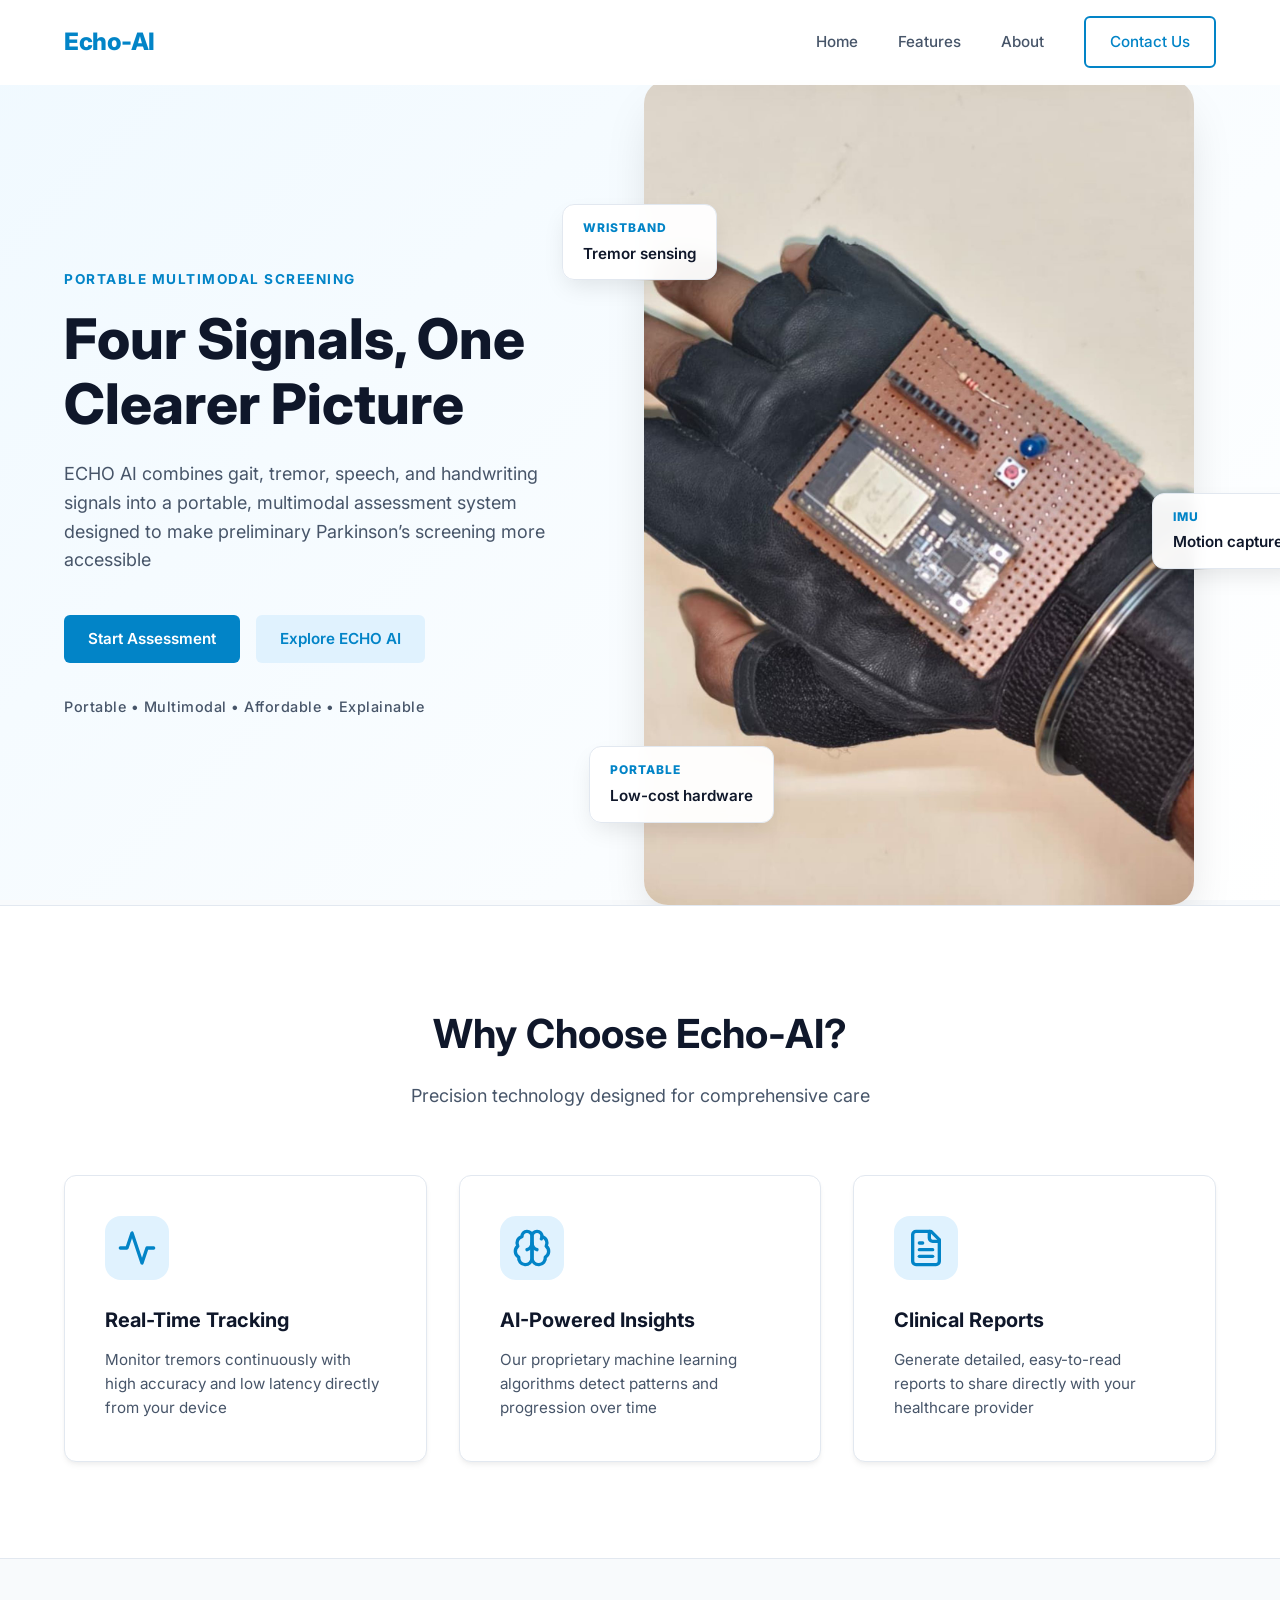
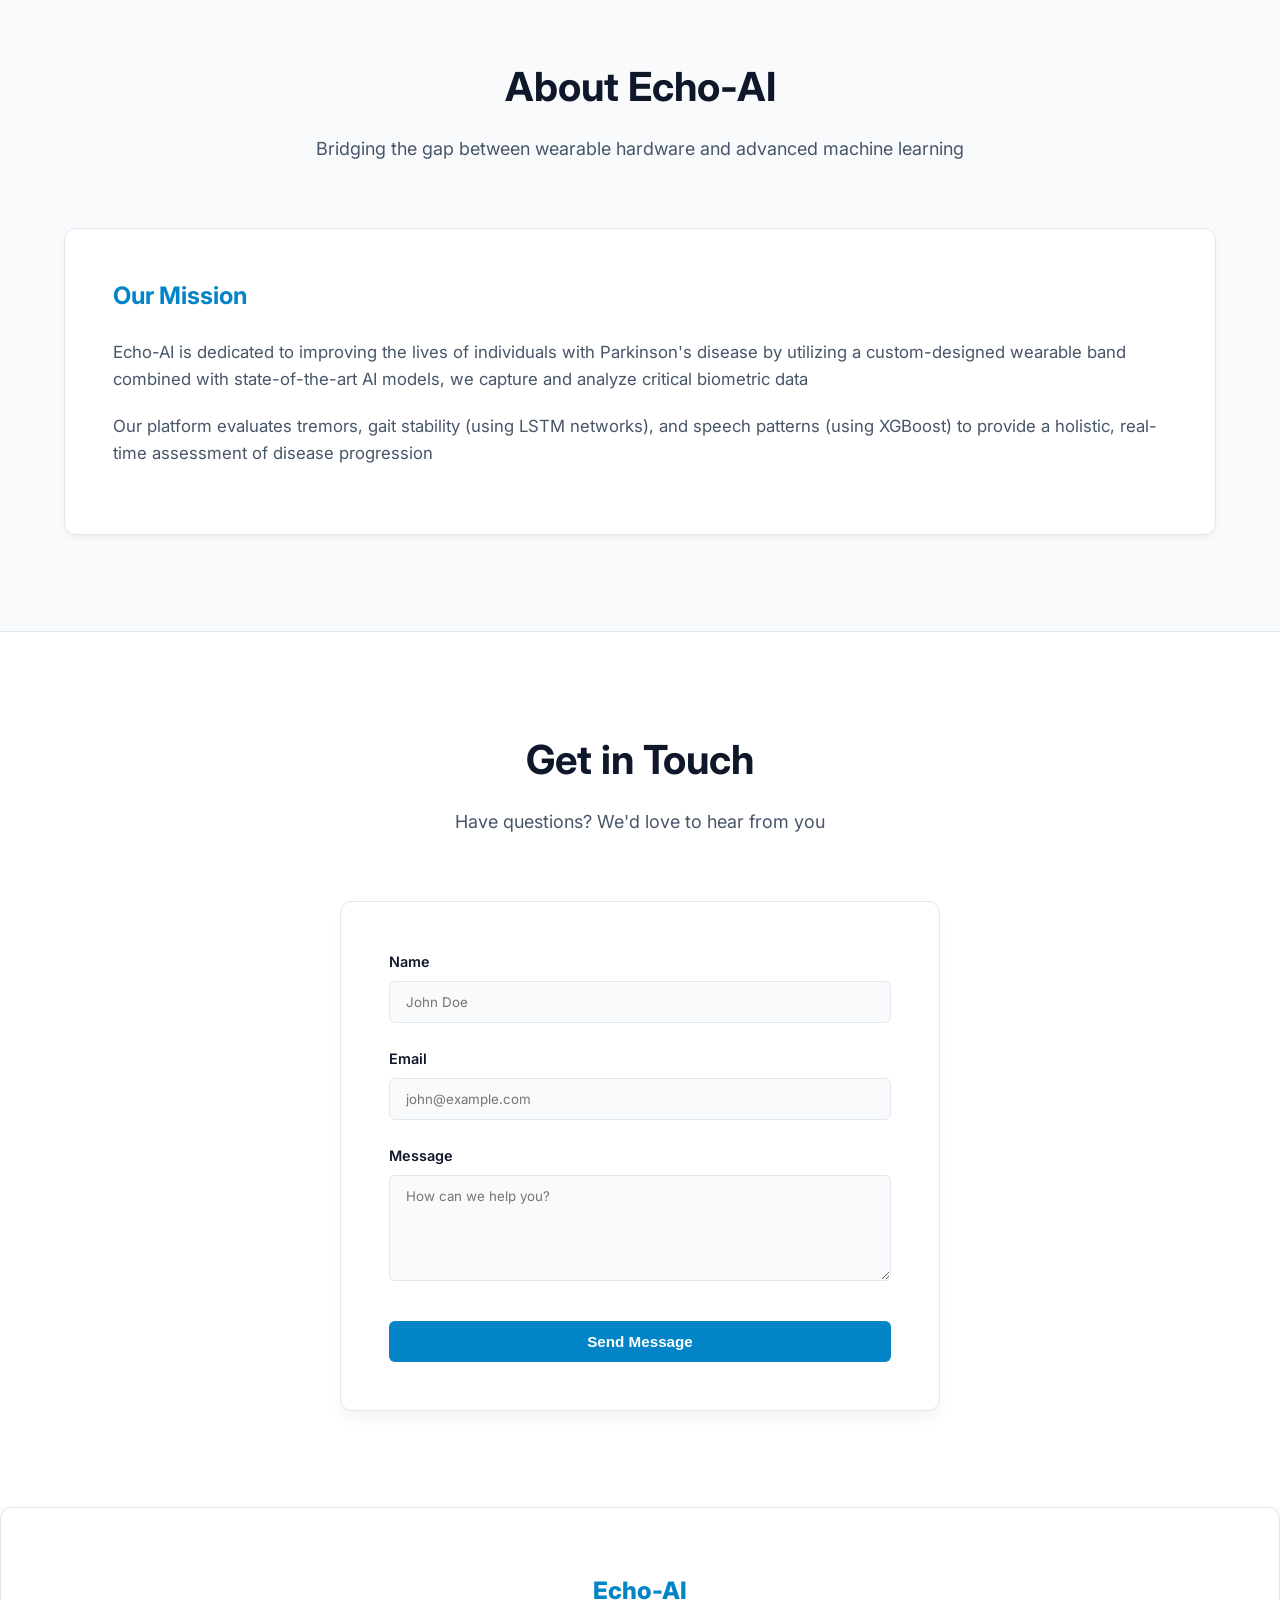
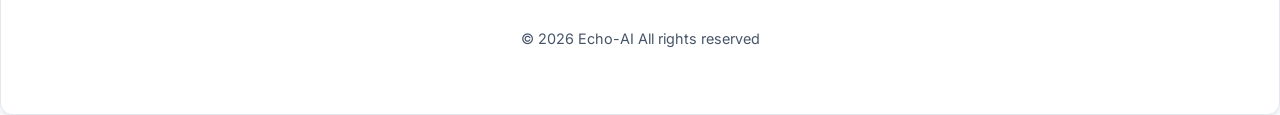
==== index.html @ cfd68e5c "Add professional medical theme landing page" ====
<!DOCTYPE html>
<html lang="en">
<head>
    <meta charset="UTF-8">
    <meta name="viewport" content="width=device-width, initial-scale=1.0">
    <title>Echo-AI | Parkinson's Tremor Analysis</title>
    <meta name="description" content="Echo-AI is a cutting-edge platform utilizing artificial intelligence for monitoring and analyzing Parkinson's tremors.">
    <link rel="stylesheet" href="style.css">
    <link href="https://fonts.googleapis.com/css2?family=Inter:wght@300;400;600;800&display=swap" rel="stylesheet">
</head>
<body>
    <div class="background-elements"></div>

    <header class="navbar">
        <div class="logo">Echo-AI</div>
        <nav>
            <ul class="nav-links">
                <li><a href="#home">Home</a></li>
                <li><a href="#features">Features</a></li>
                <li><a href="#about">About</a></li>
                <li><a href="#contact" class="btn-primary-outline">Contact Us</a></li>
            </ul>
        </nav>
    </header>

    <main>
        <section id="home" class="hero fade-in">
            <div class="hero-content">
                <span class="eyebrow">PORTABLE MULTIMODAL SCREENING</span>
                <h1>Four Signals, One Clearer Picture</h1>
                <p>ECHO AI combines gait, tremor, speech, and handwriting signals into a portable, multimodal assessment system designed to make preliminary Parkinson’s screening more accessible</p>
                <div class="hero-actions">
                    <a href="#assessment" class="btn-primary">Start Assessment</a>
                    <a href="#features" class="btn-secondary">Explore ECHO AI</a>
                </div>
                <div class="trust-statement">Portable &bull; Multimodal &bull; Affordable &bull; Explainable</div>
            </div>
            <div class="hero-visual">
                <div class="image-wrapper">
                    <img src="assets/image-1-1.jpeg" alt="Echo-AI Parkinson Band" class="hero-image" />
                    
                    <div class="floating-label label-1">
                        <span class="label-title">WRISTBAND</span>
                        <span class="label-desc">Tremor sensing</span>
                    </div>
                    
                    <div class="floating-label label-2">
                        <span class="label-title">IMU</span>
                        <span class="label-desc">Motion capture</span>
                    </div>
                    
                    <div class="floating-label label-3">
                        <span class="label-title">PORTABLE</span>
                        <span class="label-desc">Low-cost hardware</span>
                    </div>
                </div>
            </div>
        </section>

        <section id="features" class="features fade-in">
            <div class="section-header">
                <h2>Why Choose Echo-AI?</h2>
                <p>Precision technology designed for comprehensive care</p>
            </div>
            <div class="feature-grid">
                <div class="feature-card glass">
                    <div class="icon"><svg xmlns="http://www.w3.org/2000/svg" width="40" height="40" viewBox="0 0 24 24" fill="none" stroke="currentColor" stroke-width="2" stroke-linecap="round" stroke-linejoin="round" class="lucide lucide-activity"><polyline points="22 12 18 12 15 21 9 3 6 12 2 12"/></svg></div>
                    <h3>Real-Time Tracking</h3>
                    <p>Monitor tremors continuously with high accuracy and low latency directly from your device</p>
                </div>
                <div class="feature-card glass">
                    <div class="icon"><svg xmlns="http://www.w3.org/2000/svg" width="40" height="40" viewBox="0 0 24 24" fill="none" stroke="currentColor" stroke-width="2" stroke-linecap="round" stroke-linejoin="round" class="lucide lucide-brain"><path d="M12 5a3 3 0 1 0-5.997.125 4 4 0 0 0-2.526 5.77 4 4 0 0 0 .556 6.588A4 4 0 1 0 12 18Z"/><path d="M12 5a3 3 0 1 1 5.997.125 4 4 0 0 1 2.526 5.77 4 4 0 0 1-.556 6.588A4 4 0 1 1 12 18Z"/><path d="M15 13a4.5 4.5 0 0 1-3-4 4.5 4.5 0 0 1-3 4"/><path d="M17.599 6.5a3 3 0 0 0 .399-1.375"/></svg></div>
                    <h3>AI-Powered Insights</h3>
                    <p>Our proprietary machine learning algorithms detect patterns and progression over time</p>
                </div>
                <div class="feature-card glass">
                    <div class="icon"><svg xmlns="http://www.w3.org/2000/svg" width="40" height="40" viewBox="0 0 24 24" fill="none" stroke="currentColor" stroke-width="2" stroke-linecap="round" stroke-linejoin="round" class="lucide lucide-file-text"><path d="M15 2H6a2 2 0 0 0-2 2v16a2 2 0 0 0 2 2h12a2 2 0 0 0 2-2V7Z"/><path d="M14 2v4a2 2 0 0 0 2 2h4"/><path d="M10 9H8"/><path d="M16 13H8"/><path d="M16 17H8"/></svg></div>
                    <h3>Clinical Reports</h3>
                    <p>Generate detailed, easy-to-read reports to share directly with your healthcare provider</p>
                </div>
            </div>
        </section>

        <section id="about" class="about fade-in">
            <div class="section-header">
                <h2>About Echo-AI</h2>
                <p>Bridging the gap between wearable hardware and advanced machine learning</p>
            </div>
            <div class="about-content">
                <div class="about-text glass">
                    <h3>Our Mission</h3>
                    <p>Echo-AI is dedicated to improving the lives of individuals with Parkinson's disease by utilizing a custom-designed wearable band combined with state-of-the-art AI models, we capture and analyze critical biometric data</p>
                    <p>Our platform evaluates tremors, gait stability (using LSTM networks), and speech patterns (using XGBoost) to provide a holistic, real-time assessment of disease progression</p>
                </div>
            </div>
        </section>

        <section id="contact" class="contact fade-in">
            <div class="section-header">
                <h2>Get in Touch</h2>
                <p>Have questions? We'd love to hear from you</p>
            </div>
            <div class="contact-container glass">
                <form class="contact-form">
                    <div class="form-group">
                        <label for="name">Name</label>
                        <input type="text" id="name" placeholder="John Doe" required />
                    </div>
                    <div class="form-group">
                        <label for="email">Email</label>
                        <input type="email" id="email" placeholder="john@example.com" required />
                    </div>
                    <div class="form-group">
                        <label for="message">Message</label>
                        <textarea id="message" rows="5" placeholder="How can we help you?" required></textarea>
                    </div>
                    <button type="submit" class="btn-primary">Send Message</button>
                </form>
            </div>
        </section>
    </main>

    <footer class="footer glass">
        <div class="footer-content">
            <div class="footer-logo">Echo-AI</div>
            <p>&copy; 2026 Echo-AI All rights reserved</p>
        </div>
    </footer>

    <script src="script.js"></script>
</body>
</html>
---- style.css ----
:root {
    --bg-color: #f8fafc;
    --surface: #ffffff;
    --text-primary: #0f172a;
    --text-secondary: #475569;
    --accent-primary: #0284c7; /* Trustworthy Medical Blue */
    --accent-secondary: #0369a1; /* Darker Blue for hover */
    --accent-light: #e0f2fe;
    --border-color: #e2e8f0;
}

* {
    margin: 0;
    padding: 0;
    box-sizing: border-box;
}

body {
    font-family: 'Inter', sans-serif;
    background-color: var(--bg-color);
    color: var(--text-primary);
    line-height: 1.6;
    overflow-x: hidden;
}

html {
    scroll-behavior: smooth;
}

/* Background Effects */
.background-elements {
    position: fixed;
    top: 0;
    left: 0;
    width: 100vw;
    height: 100vh;
    z-index: -1;
    background: linear-gradient(135deg, #f0f9ff 0%, #ffffff 100%);
}

/* Utility */
.glass {
    background: var(--surface);
    border: 1px solid var(--border-color);
    border-radius: 12px;
    box-shadow: 0 4px 6px -1px rgba(0, 0, 0, 0.05), 0 2px 4px -1px rgba(0, 0, 0, 0.03);
}

/* Navigation */
.navbar {
    display: flex;
    justify-content: space-between;
    align-items: center;
    padding: 1rem 5%;
    position: fixed;
    top: 0;
    width: 100%;
    z-index: 1000;
    background: rgba(255, 255, 255, 0.95);
    backdrop-filter: blur(8px);
    border-bottom: 1px solid transparent;
    transition: all 0.3s ease;
}

.navbar.scrolled {
    border-bottom: 1px solid var(--border-color);
    box-shadow: 0 4px 6px -1px rgba(0, 0, 0, 0.05);
}

.logo {
    font-size: 1.5rem;
    font-weight: 800;
    color: var(--accent-primary);
    letter-spacing: -0.5px;
    display: flex;
    align-items: center;
    gap: 0.5rem;
}

.nav-links {
    list-style: none;
    display: flex;
    gap: 2.5rem;
    align-items: center;
}

.nav-links a {
    color: var(--text-secondary);
    text-decoration: none;
    font-size: 0.95rem;
    font-weight: 500;
    transition: color 0.3s ease;
}

.nav-links a:hover {
    color: var(--accent-primary);
}

.btn-primary, .btn-secondary, .btn-primary-outline {
    padding: 0.75rem 1.5rem;
    border-radius: 6px;
    font-weight: 600;
    text-decoration: none;
    transition: all 0.3s ease;
    cursor: pointer;
    display: inline-block;
    font-size: 0.95rem;
}

.btn-primary {
    background: var(--accent-primary);
    color: #fff;
    border: none;
}

.btn-primary:hover {
    background: var(--accent-secondary);
    transform: translateY(-1px);
    box-shadow: 0 4px 12px rgba(2, 132, 199, 0.2);
}

.btn-secondary {
    background: var(--accent-light);
    color: var(--accent-primary);
    border: none;
}

.btn-secondary:hover {
    background: #bae6fd;
    transform: translateY(-1px);
}

.btn-primary-outline {
    border: 2px solid var(--accent-primary);
    color: var(--accent-primary) !important;
}

.btn-primary-outline:hover {
    background: var(--accent-primary);
    color: #fff !important;
}

/* Hero Section */
.hero {
    min-height: 100vh;
    display: flex;
    align-items: center;
    justify-content: space-between;
    padding: 0 5%;
    padding-top: 80px;
    gap: 4rem;
}

.hero-content {
    flex: 1;
    max-width: 650px;
}

.eyebrow {
    display: inline-block;
    font-size: 0.85rem;
    font-weight: 700;
    color: var(--accent-primary);
    letter-spacing: 1.5px;
    margin-bottom: 1rem;
}

.hero h1 {
    font-size: 3.5rem;
    font-weight: 800;
    line-height: 1.15;
    margin-bottom: 1.5rem;
    color: var(--text-primary);
}

.hero h1 span {
    color: var(--accent-primary);
}

.hero p {
    font-size: 1.125rem;
    color: var(--text-secondary);
    margin-bottom: 2.5rem;
    max-width: 550px;
}

.hero-actions {
    display: flex;
    gap: 1rem;
    margin-bottom: 2rem;
}

.trust-statement {
    font-size: 0.9rem;
    color: var(--text-secondary);
    font-weight: 500;
    letter-spacing: 0.5px;
}

.hero-visual {
    flex: 1.2;
    display: flex;
    justify-content: center;
    align-items: center;
    position: relative;
}

.image-wrapper {
    position: relative;
    width: 100%;
    max-width: 550px;
}

.hero-image {
    width: 100%;
    border-radius: 24px;
    object-fit: cover;
    box-shadow: 0 25px 50px -12px rgba(0, 0, 0, 0.15);
    display: block;
}

/* Floating Labels */
.floating-label {
    position: absolute;
    background: rgba(255, 255, 255, 0.95);
    backdrop-filter: blur(8px);
    border: 1px solid var(--border-color);
    padding: 0.85rem 1.25rem;
    border-radius: 12px;
    box-shadow: 0 10px 25px -5px rgba(0, 0, 0, 0.1);
    display: flex;
    flex-direction: column;
    z-index: 10;
    pointer-events: none;
}

.label-title {
    font-size: 0.75rem;
    font-weight: 800;
    color: var(--accent-primary);
    letter-spacing: 1px;
    margin-bottom: 0.25rem;
}

.label-desc {
    font-size: 0.95rem;
    font-weight: 600;
    color: var(--text-primary);
}

.label-1 {
    top: 15%;
    left: -15%;
    animation: float 5s infinite alternate ease-in-out reverse;
}

.label-2 {
    top: 50%;
    right: -20%;
    animation: float 6s infinite alternate ease-in-out;
}

.label-3 {
    bottom: 10%;
    left: -10%;
    animation: float 7s infinite alternate ease-in-out 1s;
}

@keyframes float {
    0% { transform: translateY(0px); }
    100% { transform: translateY(-15px); }
}

@media (max-width: 1024px) {
    .floating-label { transform: scale(0.85); }
    .label-1 { left: -5%; }
    .label-2 { right: -5%; }
    .label-3 { left: 0%; }
}

/* Features Section */
.features {
    padding: 6rem 5%;
    background: var(--surface);
    border-top: 1px solid var(--border-color);
    border-bottom: 1px solid var(--border-color);
}

.section-header {
    text-align: center;
    margin-bottom: 4rem;
    max-width: 700px;
    margin-inline: auto;
}

.section-header h2 {
    font-size: 2.5rem;
    margin-bottom: 1rem;
    color: var(--text-primary);
}

.section-header p {
    color: var(--text-secondary);
    font-size: 1.125rem;
}

.feature-grid {
    display: grid;
    grid-template-columns: repeat(auto-fit, minmax(300px, 1fr));
    gap: 2rem;
}

.feature-card {
    padding: 2.5rem;
    transition: transform 0.3s ease, box-shadow 0.3s ease;
    background: var(--surface);
    border: 1px solid var(--border-color);
    border-radius: 12px;
}

.feature-card:hover {
    transform: translateY(-5px);
    box-shadow: 0 20px 25px -5px rgba(0, 0, 0, 0.05), 0 8px 10px -6px rgba(0, 0, 0, 0.01);
}

.feature-card .icon {
    width: 64px;
    height: 64px;
    background: var(--accent-light);
    color: var(--accent-primary);
    border-radius: 16px;
    display: flex;
    align-items: center;
    justify-content: center;
    margin-bottom: 1.5rem;
}

.feature-card h3 {
    font-size: 1.25rem;
    margin-bottom: 0.75rem;
    color: var(--text-primary);
}

.feature-card p {
    color: var(--text-secondary);
    font-size: 0.95rem;
}

/* About Section */
.about {
    padding: 6rem 5%;
    background: var(--bg-color);
}

.about-content {
    display: flex;
    align-items: center;
    gap: 4rem;
    flex-wrap: wrap;
}

.about-text {
    flex: 1;
    min-width: 300px;
    padding: 3rem;
    background: var(--surface);
    border-radius: 12px;
    border: 1px solid var(--border-color);
    box-shadow: 0 4px 6px -1px rgba(0, 0, 0, 0.05);
}

.about-text h3 {
    font-size: 1.5rem;
    margin-bottom: 1.5rem;
    color: var(--accent-primary);
}

.about-text p {
    color: var(--text-secondary);
    margin-bottom: 1.25rem;
    font-size: 1.05rem;
}

.about-visual {
    flex: 1;
    min-width: 300px;
    display: flex;
    justify-content: center;
}

.about-image {
    width: 100%;
    max-width: 500px;
    border-radius: 12px;
    box-shadow: 0 20px 25px -5px rgba(0, 0, 0, 0.1);
    border: 4px solid white;
}

/* Contact Section */
.contact {
    padding: 6rem 5%;
    background: var(--surface);
    border-top: 1px solid var(--border-color);
}

.contact-container {
    max-width: 600px;
    margin: 0 auto;
    padding: 3rem;
    background: var(--surface);
    border-radius: 12px;
    border: 1px solid var(--border-color);
    box-shadow: 0 10px 15px -3px rgba(0, 0, 0, 0.05);
}

.contact-form {
    display: flex;
    flex-direction: column;
    gap: 1.5rem;
}

.form-group {
    display: flex;
    flex-direction: column;
    gap: 0.5rem;
}

.form-group label {
    font-weight: 600;
    color: var(--text-primary);
    font-size: 0.9rem;
}

.form-group input,
.form-group textarea {
    padding: 0.75rem 1rem;
    border-radius: 6px;
    border: 1px solid var(--border-color);
    background: #f8fafc;
    color: var(--text-primary);
    font-family: 'Inter', sans-serif;
    transition: border-color 0.3s ease, box-shadow 0.3s ease;
}

.form-group input:focus,
.form-group textarea:focus {
    outline: none;
    border-color: var(--accent-primary);
    box-shadow: 0 0 0 3px var(--accent-light);
    background: white;
}

.contact-form .btn-primary {
    margin-top: 1rem;
    width: 100%;
    text-align: center;
}

/* Footer */
.footer {
    padding: 4rem 5%;
    background: var(--surface);
    color: var(--text-primary);
    text-align: center;
    border-top: 1px solid var(--border-color);
}

.footer-logo {
    font-size: 1.5rem;
    font-weight: 800;
    color: var(--accent-primary);
    margin-bottom: 1rem;
}

.footer p {
    color: var(--text-secondary);
    font-size: 0.9rem;
}

/* Animations */
.fade-in {
    opacity: 0;
    transform: translateY(20px);
    transition: opacity 0.8s ease, transform 0.8s ease;
}

.fade-in.visible {
    opacity: 1;
    transform: translateY(0);
}

/* Responsive */
@media (max-width: 768px) {
    .hero {
        flex-direction: column;
        text-align: center;
        padding-top: 120px;
    }
    
    .hero h1 {
        font-size: 2.5rem;
    }
    
    .hero p {
        margin: 0 auto 2.5rem auto;
    }
    
    .hero-actions {
        justify-content: center;
    }
    
    .nav-links {
        display: none;
    }
}
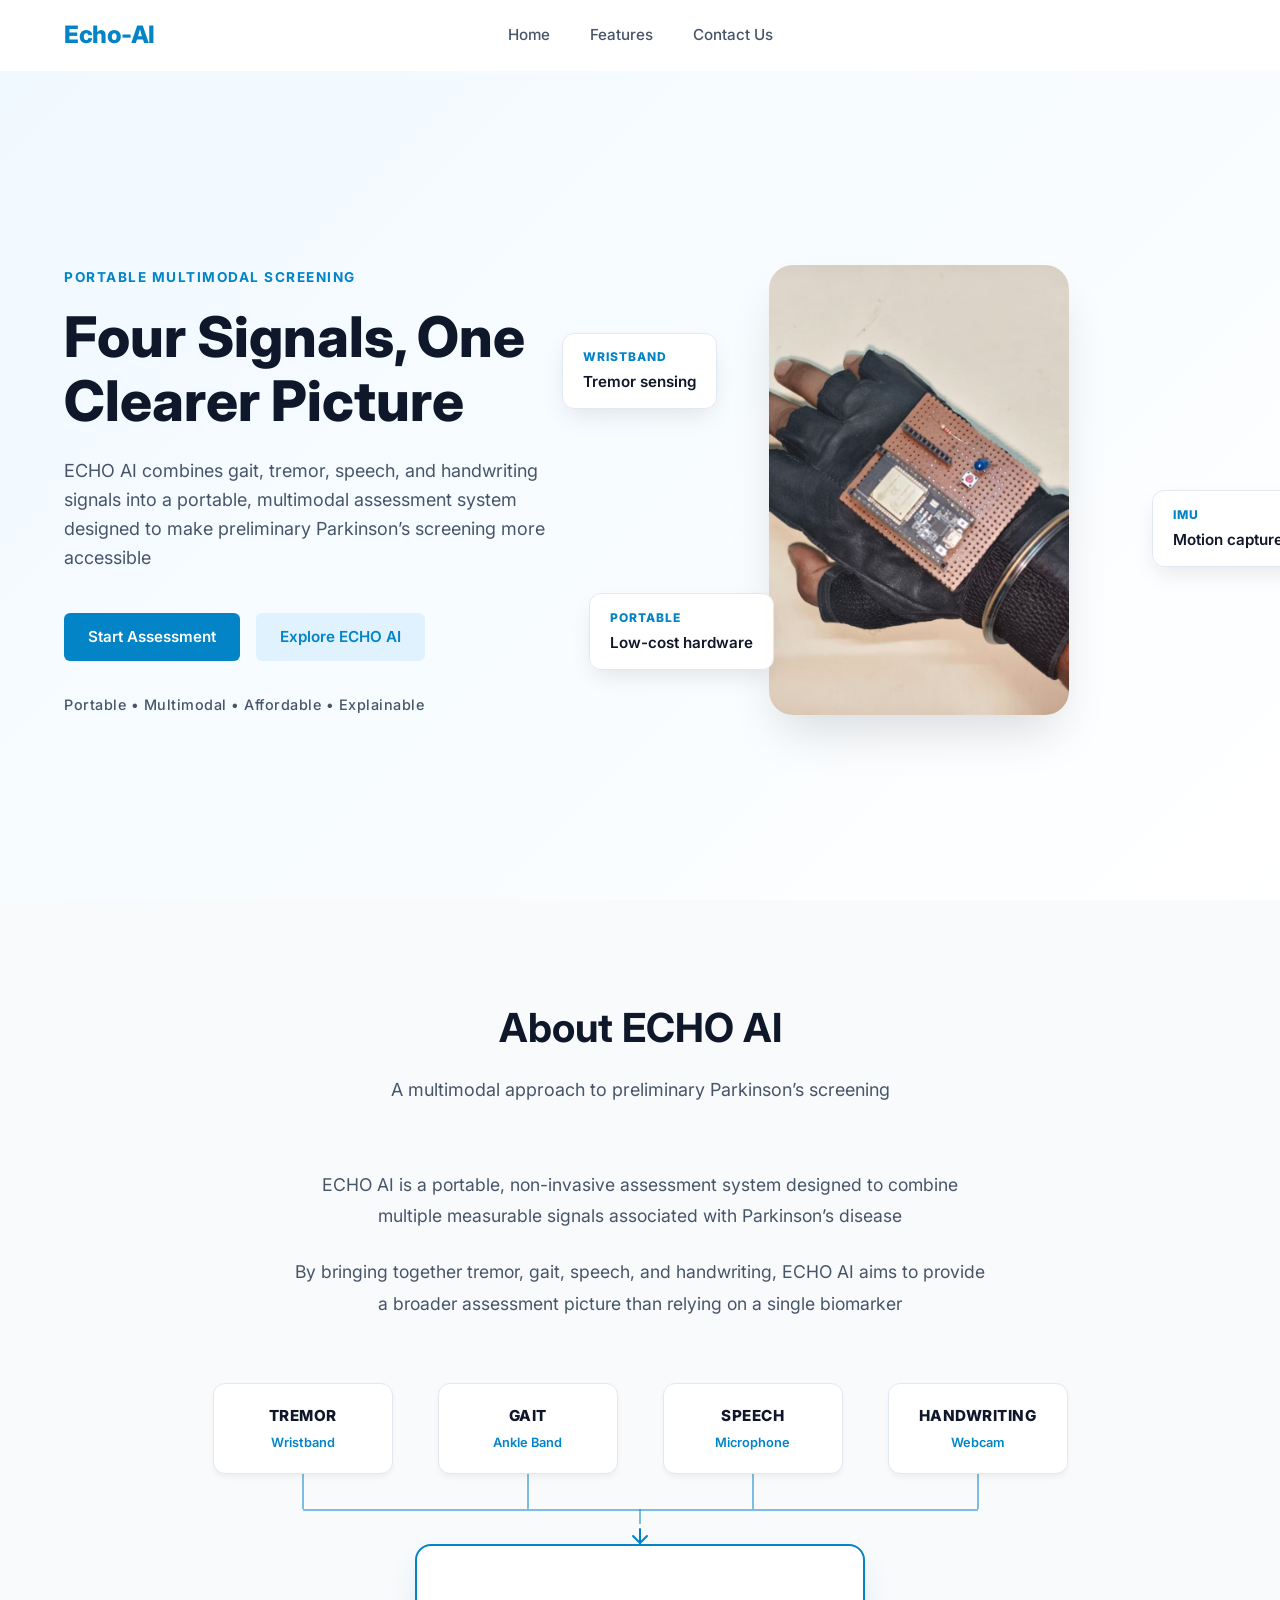
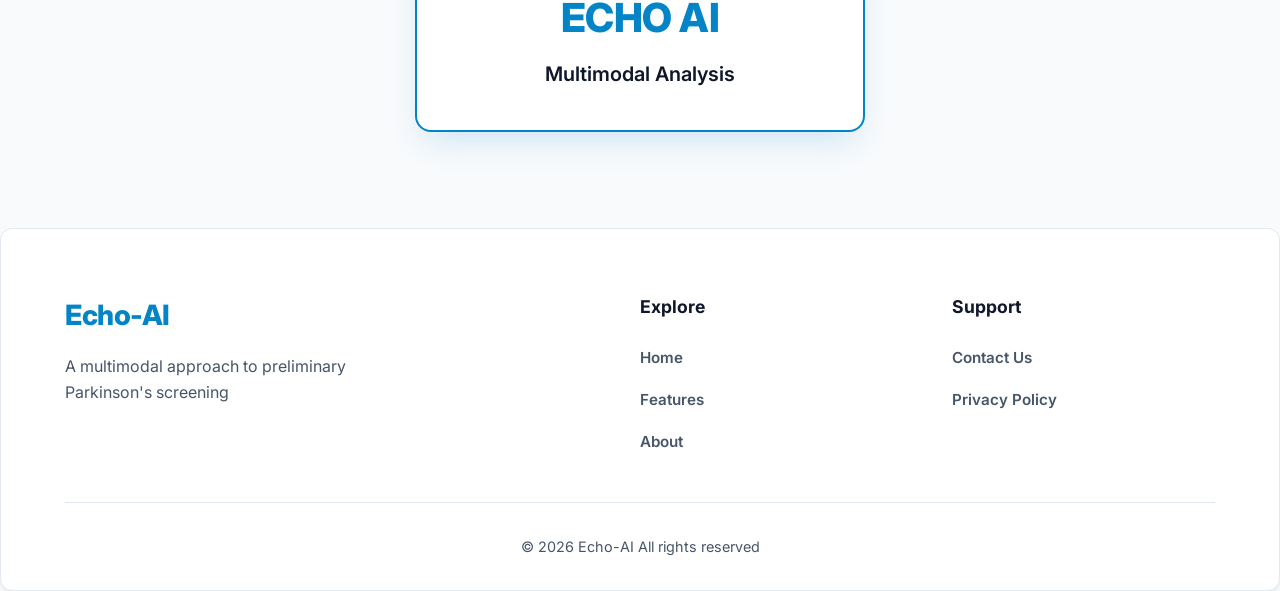
==== commit 8a4499c6: "Add dedicated features and contact pages, update layout and footer" ====
--- a/index.html
+++ b/index.html
@@ -5,7 +5,7 @@
     <meta name="viewport" content="width=device-width, initial-scale=1.0">
     <title>Echo-AI | Parkinson's Tremor Analysis</title>
     <meta name="description" content="Echo-AI is a cutting-edge platform utilizing artificial intelligence for monitoring and analyzing Parkinson's tremors.">
-    <link rel="stylesheet" href="style.css">
+    <link rel="stylesheet" href="style.css?v=2">
     <link href="https://fonts.googleapis.com/css2?family=Inter:wght@300;400;600;800&display=swap" rel="stylesheet">
 </head>
 <body>
@@ -16,11 +16,11 @@
         <nav>
             <ul class="nav-links">
                 <li><a href="#home">Home</a></li>
-                <li><a href="#features">Features</a></li>
-                <li><a href="#about">About</a></li>
-                <li><a href="#contact" class="btn-primary-outline">Contact Us</a></li>
+                <li><a href="features.html">Features</a></li>
+                <li><a href="contact.html">Contact Us</a></li>
             </ul>
         </nav>
+        <div class="nav-spacer"></div>
     </header>
 
     <main>
@@ -30,8 +30,8 @@
                 <h1>Four Signals, One Clearer Picture</h1>
                 <p>ECHO AI combines gait, tremor, speech, and handwriting signals into a portable, multimodal assessment system designed to make preliminary Parkinson’s screening more accessible</p>
                 <div class="hero-actions">
-                    <a href="#assessment" class="btn-primary">Start Assessment</a>
-                    <a href="#features" class="btn-secondary">Explore ECHO AI</a>
+                    <a href="#about" class="btn-primary">Start Assessment</a>
+                    <a href="features.html" class="btn-secondary">Explore ECHO AI</a>
                 </div>
                 <div class="trust-statement">Portable &bull; Multimodal &bull; Affordable &bull; Explainable</div>
             </div>
@@ -57,72 +57,91 @@
             </div>
         </section>
 
-        <section id="features" class="features fade-in">
+        <!-- Removed redundant features section -->
+
+        <section id="about" class="about fade-in">
             <div class="section-header">
-                <h2>Why Choose Echo-AI?</h2>
-                <p>Precision technology designed for comprehensive care</p>
+                <h2>About ECHO AI</h2>
+                <p>A multimodal approach to preliminary Parkinson’s screening</p>
             </div>
-            <div class="feature-grid">
-                <div class="feature-card glass">
-                    <div class="icon"><svg xmlns="http://www.w3.org/2000/svg" width="40" height="40" viewBox="0 0 24 24" fill="none" stroke="currentColor" stroke-width="2" stroke-linecap="round" stroke-linejoin="round" class="lucide lucide-activity"><polyline points="22 12 18 12 15 21 9 3 6 12 2 12"/></svg></div>
-                    <h3>Real-Time Tracking</h3>
-                    <p>Monitor tremors continuously with high accuracy and low latency directly from your device</p>
+            
+            <div class="about-intro">
+                <p>ECHO AI is a portable, non-invasive assessment system designed to combine multiple measurable signals associated with Parkinson’s disease</p>
+                <p>By bringing together tremor, gait, speech, and handwriting, ECHO AI aims to provide a broader assessment picture than relying on a single biomarker</p>
+            </div>
+
+            <div class="signals-diagram-merged">
+                <div class="signals-row">
+                    <div class="signal-col">
+                        <div class="signal-square glass">
+                            <h4>TREMOR</h4>
+                            <p>Wristband</p>
+                        </div>
+                    </div>
+                    <div class="signal-col">
+                        <div class="signal-square glass">
+                            <h4>GAIT</h4>
+                            <p>Ankle Band</p>
+                        </div>
+                    </div>
+                    <div class="signal-col">
+                        <div class="signal-square glass">
+                            <h4>SPEECH</h4>
+                            <p>Microphone</p>
+                        </div>
+                    </div>
+                    <div class="signal-col">
+                        <div class="signal-square glass">
+                            <h4>HANDWRITING</h4>
+                            <p>Webcam</p>
+                        </div>
+                    </div>
                 </div>
-                <div class="feature-card glass">
-                    <div class="icon"><svg xmlns="http://www.w3.org/2000/svg" width="40" height="40" viewBox="0 0 24 24" fill="none" stroke="currentColor" stroke-width="2" stroke-linecap="round" stroke-linejoin="round" class="lucide lucide-brain"><path d="M12 5a3 3 0 1 0-5.997.125 4 4 0 0 0-2.526 5.77 4 4 0 0 0 .556 6.588A4 4 0 1 0 12 18Z"/><path d="M12 5a3 3 0 1 1 5.997.125 4 4 0 0 1 2.526 5.77 4 4 0 0 1-.556 6.588A4 4 0 1 1 12 18Z"/><path d="M15 13a4.5 4.5 0 0 1-3-4 4.5 4.5 0 0 1-3 4"/><path d="M17.599 6.5a3 3 0 0 0 .399-1.375"/></svg></div>
-                    <h3>AI-Powered Insights</h3>
-                    <p>Our proprietary machine learning algorithms detect patterns and progression over time</p>
+
+                <div class="merged-connections">
+                    <div class="merge-line-drop drop-1"></div>
+                    <div class="merge-line-drop drop-2"></div>
+                    <div class="merge-line-drop drop-3"></div>
+                    <div class="merge-line-drop drop-4"></div>
+                    <div class="merge-line-horizontal"></div>
+                    <div class="merge-line-center"></div>
+                    <div class="merge-arrow-down">
+                        <svg xmlns="http://www.w3.org/2000/svg" width="24" height="24" viewBox="0 0 24 24" fill="none" stroke="currentColor" stroke-width="2" stroke-linecap="round" stroke-linejoin="round"><path d="M12 5v14"/><path d="m19 12-7 7-7-7"/></svg>
+                    </div>
                 </div>
-                <div class="feature-card glass">
-                    <div class="icon"><svg xmlns="http://www.w3.org/2000/svg" width="40" height="40" viewBox="0 0 24 24" fill="none" stroke="currentColor" stroke-width="2" stroke-linecap="round" stroke-linejoin="round" class="lucide lucide-file-text"><path d="M15 2H6a2 2 0 0 0-2 2v16a2 2 0 0 0 2 2h12a2 2 0 0 0 2-2V7Z"/><path d="M14 2v4a2 2 0 0 0 2 2h4"/><path d="M10 9H8"/><path d="M16 13H8"/><path d="M16 17H8"/></svg></div>
-                    <h3>Clinical Reports</h3>
-                    <p>Generate detailed, easy-to-read reports to share directly with your healthcare provider</p>
+
+                <div class="echo-block-bottom glass">
+                    <h2>ECHO AI</h2>
+                    <p>Multimodal Analysis</p>
                 </div>
             </div>
         </section>
 
-        <section id="about" class="about fade-in">
-            <div class="section-header">
-                <h2>About Echo-AI</h2>
-                <p>Bridging the gap between wearable hardware and advanced machine learning</p>
-            </div>
-            <div class="about-content">
-                <div class="about-text glass">
-                    <h3>Our Mission</h3>
-                    <p>Echo-AI is dedicated to improving the lives of individuals with Parkinson's disease by utilizing a custom-designed wearable band combined with state-of-the-art AI models, we capture and analyze critical biometric data</p>
-                    <p>Our platform evaluates tremors, gait stability (using LSTM networks), and speech patterns (using XGBoost) to provide a holistic, real-time assessment of disease progression</p>
-                </div>
-            </div>
-        </section>
-
-        <section id="contact" class="contact fade-in">
-            <div class="section-header">
-                <h2>Get in Touch</h2>
-                <p>Have questions? We'd love to hear from you</p>
-            </div>
-            <div class="contact-container glass">
-                <form class="contact-form">
-                    <div class="form-group">
-                        <label for="name">Name</label>
-                        <input type="text" id="name" placeholder="John Doe" required />
-                    </div>
-                    <div class="form-group">
-                        <label for="email">Email</label>
-                        <input type="email" id="email" placeholder="john@example.com" required />
-                    </div>
-                    <div class="form-group">
-                        <label for="message">Message</label>
-                        <textarea id="message" rows="5" placeholder="How can we help you?" required></textarea>
-                    </div>
-                    <button type="submit" class="btn-primary">Send Message</button>
-                </form>
-            </div>
-        </section>
     </main>
 
     <footer class="footer glass">
-        <div class="footer-content">
-            <div class="footer-logo">Echo-AI</div>
+        <div class="footer-grid">
+            <div class="footer-col">
+                <div class="footer-logo">Echo-AI</div>
+                <p class="footer-desc">A multimodal approach to preliminary Parkinson's screening</p>
+            </div>
+            <div class="footer-col">
+                <h4>Explore</h4>
+                <ul class="footer-links">
+                    <li><a href="#home">Home</a></li>
+                    <li><a href="features.html">Features</a></li>
+                    <li><a href="#about">About</a></li>
+                </ul>
+            </div>
+            <div class="footer-col">
+                <h4>Support</h4>
+                <ul class="footer-links">
+                    <li><a href="contact.html">Contact Us</a></li>
+                    <li><a href="#">Privacy Policy</a></li>
+                </ul>
+            </div>
+        </div>
+        <div class="footer-bottom">
             <p>&copy; 2026 Echo-AI All rights reserved</p>
         </div>
     </footer>
--- a/style.css
+++ b/style.css
@@ -48,8 +48,8 @@
 
 /* Navigation */
 .navbar {
-    display: flex;
-    justify-content: space-between;
+    display: grid;
+    grid-template-columns: 1fr auto 1fr;
     align-items: center;
     padding: 1rem 5%;
     position: fixed;
@@ -75,6 +75,11 @@
     display: flex;
     align-items: center;
     gap: 0.5rem;
+    justify-self: start;
+}
+
+.nav-actions {
+    justify-self: end;
 }
 
 .nav-links {
@@ -209,12 +214,16 @@
     position: relative;
     width: 100%;
     max-width: 550px;
+    display: flex;
+    justify-content: center;
 }
 
 .hero-image {
-    width: 100%;
+    max-width: 100%;
+    max-height: 450px;
+    width: auto;
+    height: auto;
     border-radius: 24px;
-    object-fit: cover;
     box-shadow: 0 25px 50px -12px rgba(0, 0, 0, 0.15);
     display: block;
 }
@@ -336,15 +345,29 @@
 }
 
 .feature-card h3 {
-    font-size: 1.25rem;
-    margin-bottom: 0.75rem;
-    color: var(--text-primary);
+    font-size: 0.9rem;
+    font-weight: 700;
+    text-transform: uppercase;
+    letter-spacing: 1px;
+    margin-bottom: 0.5rem;
+    color: var(--accent-primary);
+}
+
+.feature-card h4 {
+    font-size: 1.15rem;
+    font-weight: 700;
+    line-height: 1.4;
+    color: var(--text-primary);
+    margin-bottom: 1rem;
 }
 
 .feature-card p {
     color: var(--text-secondary);
     font-size: 0.95rem;
-}
+    line-height: 1.6;
+}
+
+
 
 /* About Section */
 .about {
@@ -352,48 +375,157 @@
     background: var(--bg-color);
 }
 
-.about-content {
-    display: flex;
+.about-intro {
+    text-align: center;
+    max-width: 700px;
+    margin: 0 auto 3rem auto;
+    font-size: 1.1rem;
+    color: var(--text-secondary);
+    line-height: 1.8;
+}
+
+.about-intro p {
+    margin-bottom: 1.5rem;
+}
+
+.signals-diagram-merged {
+    margin-top: 4rem;
+    position: relative;
+    max-width: 900px;
+    margin: 4rem auto 0 auto;
+}
+
+.signals-row {
+    display: flex;
+    width: 100%;
+    margin-bottom: 0;
+    position: relative;
+    z-index: 2;
+}
+
+.signal-col {
+    flex: 1;
+    display: flex;
+    justify-content: center;
+}
+
+.signal-square {
+    width: 100%;
+    max-width: 180px; /* Not full width, but a compact horizontal card */
+    display: flex;
+    flex-direction: column;
+    justify-content: center;
     align-items: center;
-    gap: 4rem;
-    flex-wrap: wrap;
-}
-
-.about-text {
-    flex: 1;
-    min-width: 300px;
-    padding: 3rem;
+    text-align: center;
     background: var(--surface);
+    border: 1px solid var(--border-color);
     border-radius: 12px;
-    border: 1px solid var(--border-color);
+    padding: 1.25rem 1rem; /* Horizontal rectangle ratio */
     box-shadow: 0 4px 6px -1px rgba(0, 0, 0, 0.05);
 }
 
-.about-text h3 {
-    font-size: 1.5rem;
-    margin-bottom: 1.5rem;
-    color: var(--accent-primary);
-}
-
-.about-text p {
-    color: var(--text-secondary);
-    margin-bottom: 1.25rem;
-    font-size: 1.05rem;
-}
-
-.about-visual {
-    flex: 1;
-    min-width: 300px;
-    display: flex;
-    justify-content: center;
-}
-
-.about-image {
+.signal-square h4 {
+    font-size: 0.95rem;
+    font-weight: 800;
+    color: var(--text-primary);
+    margin-bottom: 0.25rem;
+    letter-spacing: 0.5px;
+}
+
+.signal-square p {
+    font-size: 0.8rem;
+    color: var(--accent-primary);
+    font-weight: 600;
+}
+
+.merged-connections {
+    position: relative;
+    height: 70px;
     width: 100%;
-    max-width: 500px;
-    border-radius: 12px;
-    box-shadow: 0 20px 25px -5px rgba(0, 0, 0, 0.1);
-    border: 4px solid white;
+}
+
+.merge-line-drop {
+    position: absolute;
+    top: 0;
+    width: 2px;
+    height: 35px;
+    background: var(--accent-primary);
+    opacity: 0.5;
+    transform: translateX(-50%);
+}
+.drop-1 { left: 12.5%; }
+.drop-2 { left: 37.5%; }
+.drop-3 { left: 62.5%; }
+.drop-4 { left: 87.5%; }
+
+.merge-line-horizontal {
+    position: absolute;
+    top: 35px;
+    left: 12.5%;
+    right: 12.5%;
+    height: 2px;
+    background: var(--accent-primary);
+    opacity: 0.5;
+}
+
+.merge-line-center {
+    position: absolute;
+    top: 35px;
+    left: 50%;
+    width: 2px;
+    height: 15px;
+    background: var(--accent-primary);
+    opacity: 0.5;
+    transform: translateX(-50%);
+}
+
+.merge-arrow-down {
+    position: absolute;
+    top: 50px;
+    left: 50%;
+    transform: translateX(-50%);
+    color: var(--accent-primary);
+    background: var(--bg-color);
+    z-index: 2;
+}
+
+.echo-block-bottom {
+    text-align: center;
+    padding: 2.5rem;
+    width: 100%;
+    max-width: 450px;
+    margin: 0 auto;
+    border: 2px solid var(--accent-primary);
+    border-radius: 16px;
+    background: var(--surface);
+    box-shadow: 0 15px 35px -10px rgba(2, 132, 199, 0.2);
+    position: relative;
+    z-index: 2;
+}
+
+.echo-block-bottom h2 {
+    font-size: 2.5rem;
+    font-weight: 800;
+    color: var(--accent-primary);
+    margin-bottom: 0.5rem;
+    letter-spacing: -0.5px;
+}
+
+.echo-block-bottom p {
+    font-size: 1.25rem;
+    font-weight: 600;
+    color: var(--text-primary);
+}
+
+@media (max-width: 500px) {
+    .signals-row {
+        flex-direction: column;
+        align-items: center;
+        gap: 1.5rem;
+    }
+    .merged-connections {
+        display: none;
+    }
 }
 
 /* Contact Section */
@@ -458,21 +590,66 @@
 
 /* Footer */
 .footer {
-    padding: 4rem 5%;
+    padding: 4rem 5% 2rem 5%;
     background: var(--surface);
     color: var(--text-primary);
+    border-top: 1px solid var(--border-color);
+}
+
+.footer-grid {
+    display: grid;
+    grid-template-columns: 2fr 1fr 1fr;
+    gap: 3rem;
+    max-width: 1200px;
+    margin: 0 auto;
+    margin-bottom: 3rem;
+}
+
+.footer-logo {
+    font-size: 1.75rem;
+    font-weight: 800;
+    color: var(--accent-primary);
+    margin-bottom: 1rem;
+    letter-spacing: -0.5px;
+}
+
+.footer-desc {
+    color: var(--text-secondary);
+    font-size: 1rem;
+    line-height: 1.6;
+    max-width: 300px;
+}
+
+.footer-col h4 {
+    font-size: 1.1rem;
+    font-weight: 700;
+    margin-bottom: 1.5rem;
+    color: var(--text-primary);
+}
+
+.footer-links {
+    list-style: none;
+    display: flex;
+    flex-direction: column;
+    gap: 1rem;
+}
+
+.footer-links a {
+    color: var(--text-secondary);
+    text-decoration: none;
+    transition: color 0.3s ease;
+    font-weight: 600;
+    font-size: 0.95rem;
+}
+
+.footer-links a:hover {
+    color: var(--accent-primary);
+}
+
+.footer-bottom {
     text-align: center;
+    padding-top: 2rem;
     border-top: 1px solid var(--border-color);
-}
-
-.footer-logo {
-    font-size: 1.5rem;
-    font-weight: 800;
-    color: var(--accent-primary);
-    margin-bottom: 1rem;
-}
-
-.footer p {
     color: var(--text-secondary);
     font-size: 0.9rem;
 }
@@ -487,6 +664,227 @@
 .fade-in.visible {
     opacity: 1;
     transform: translateY(0);
+}
+
+/* Features Page Styles */
+.page-hero {
+    padding-top: 140px;
+    padding-bottom: 4rem;
+    text-align: center;
+}
+.page-hero h1 {
+    font-size: 3rem;
+    font-weight: 800;
+    margin-bottom: 1.5rem;
+    color: var(--text-primary);
+    line-height: 1.2;
+}
+.page-hero p {
+    font-size: 1.25rem;
+    color: var(--text-secondary);
+    max-width: 700px;
+    margin: 0 auto;
+}
+
+.core-grid {
+    display: grid;
+    grid-template-columns: repeat(auto-fit, minmax(280px, 1fr));
+    gap: 2rem;
+    padding: 0 5%;
+    max-width: 1200px;
+    margin: 0 auto 4rem auto;
+}
+.core-feature-card {
+    padding: 2rem;
+    border-radius: 16px;
+    border: 1px solid var(--border-color);
+}
+.core-feature-card img {
+    width: 100%;
+    height: 180px;
+    object-fit: cover;
+    border-radius: 12px;
+    margin-bottom: 1.5rem;
+}
+.core-feature-card h3 {
+    font-size: 1.25rem;
+    color: var(--accent-primary);
+    margin-bottom: 0.5rem;
+}
+.core-feature-card h4 {
+    font-size: 1rem;
+    margin-bottom: 1rem;
+    color: var(--text-primary);
+}
+.core-feature-card ul {
+    list-style-position: inside;
+    color: var(--text-secondary);
+    font-size: 0.95rem;
+}
+.core-feature-card li {
+    margin-bottom: 0.5rem;
+}
+
+.centered-section {
+    padding: 6rem 5%;
+}
+.centered-section.glass {
+    border-radius: 0;
+    border-left: none;
+    border-right: none;
+}
+.section-content {
+    max-width: 800px;
+    margin: 0 auto;
+}
+.text-center {
+    text-align: center;
+}
+.section-content h2 {
+    font-size: 2.25rem;
+    color: var(--accent-primary);
+    margin-bottom: 0.5rem;
+    letter-spacing: -0.5px;
+}
+.section-content h4 {
+    font-size: 1.25rem;
+    margin-bottom: 1.5rem;
+    color: var(--text-primary);
+}
+.section-content p {
+    font-size: 1.1rem;
+    color: var(--text-secondary);
+    margin-bottom: 2.5rem;
+    line-height: 1.7;
+}
+
+.two-col-layout {
+    display: flex;
+    align-items: center;
+    gap: 4rem;
+    padding: 6rem 5%;
+    max-width: 1200px;
+    margin: 0 auto;
+}
+.two-col-layout.reverse {
+    flex-direction: row-reverse;
+}
+.two-col-layout .col-text {
+    flex: 1;
+}
+.two-col-layout .col-image {
+    flex: 1.2;
+}
+.col-text h2 {
+    font-size: 2.25rem;
+    color: var(--accent-primary);
+    margin-bottom: 0.5rem;
+    letter-spacing: -0.5px;
+}
+.col-text h4 {
+    font-size: 1.25rem;
+    margin-bottom: 1.5rem;
+    color: var(--text-primary);
+}
+.col-text p {
+    font-size: 1.1rem;
+    color: var(--text-secondary);
+    margin-bottom: 2rem;
+    line-height: 1.7;
+}
+
+.hardware-flow {
+    background: var(--bg-color);
+    padding: 1.5rem;
+    border-radius: 12px;
+    text-align: center;
+    border: 1px solid var(--border-color);
+    font-weight: 600;
+    color: var(--text-primary);
+}
+.hardware-flow .arrow {
+    display: block;
+    font-size: 1.5rem;
+    color: var(--accent-primary);
+    margin: 0.5rem 0;
+}
+
+.check-list {
+    list-style: none;
+}
+.check-list li {
+    padding-left: 2rem;
+    position: relative;
+    margin-bottom: 1rem;
+    font-weight: 600;
+    color: var(--text-primary);
+}
+.check-list li::before {
+    content: '✓';
+    position: absolute;
+    left: 0;
+    color: var(--accent-primary);
+    font-weight: 900;
+}
+
+.flow-pills {
+    display: flex;
+    align-items: center;
+    gap: 1rem;
+    flex-wrap: wrap;
+    font-weight: 700;
+    color: var(--text-secondary);
+}
+.pill {
+    background: var(--bg-color);
+    border: 1px solid var(--border-color);
+    padding: 0.6rem 1.2rem;
+    border-radius: 30px;
+    color: var(--accent-primary);
+    box-shadow: 0 4px 6px -1px rgba(0, 0, 0, 0.05);
+}
+.big-pills {
+    justify-content: center;
+    font-size: 1.15rem;
+}
+.simple-vertical-flow {
+    display: flex;
+    flex-direction: column;
+    align-items: center;
+    max-width: 500px;
+    margin: 0 auto;
+    font-weight: 700;
+}
+.flow-step {
+    padding: 1rem 2rem;
+    border-radius: 12px;
+    border: 1px solid var(--border-color);
+    width: 250px;
+    text-align: center;
+    font-size: 1.1rem;
+    color: var(--text-primary);
+}
+.flow-arrow {
+    font-size: 1.5rem;
+    color: var(--accent-primary);
+    margin: 0.5rem 0;
+}
+.highlight-step {
+    background: var(--accent-light);
+    color: var(--accent-primary);
+    border-color: var(--accent-primary);
+    font-size: 1.25rem;
+    padding: 1.25rem 2rem;
+    width: 300px;
+}
+.final-step {
+    background: var(--accent-primary);
+    color: white;
+    font-size: 1.5rem;
+    padding: 1.5rem 2rem;
+    width: 350px;
+    border: none;
+    box-shadow: 0 10px 20px -5px rgba(2, 132, 199, 0.4);
 }
 
 /* Responsive */
@@ -512,4 +910,18 @@
     .nav-links {
         display: none;
     }
-}
+    
+    .footer-grid {
+        grid-template-columns: 1fr;
+        text-align: center;
+        gap: 2rem;
+    }
+    
+    .footer-desc {
+        margin: 0 auto;
+    }
+    
+    .flow-step, .highlight-step, .final-step {
+        max-width: 90vw;
+    }
+}
